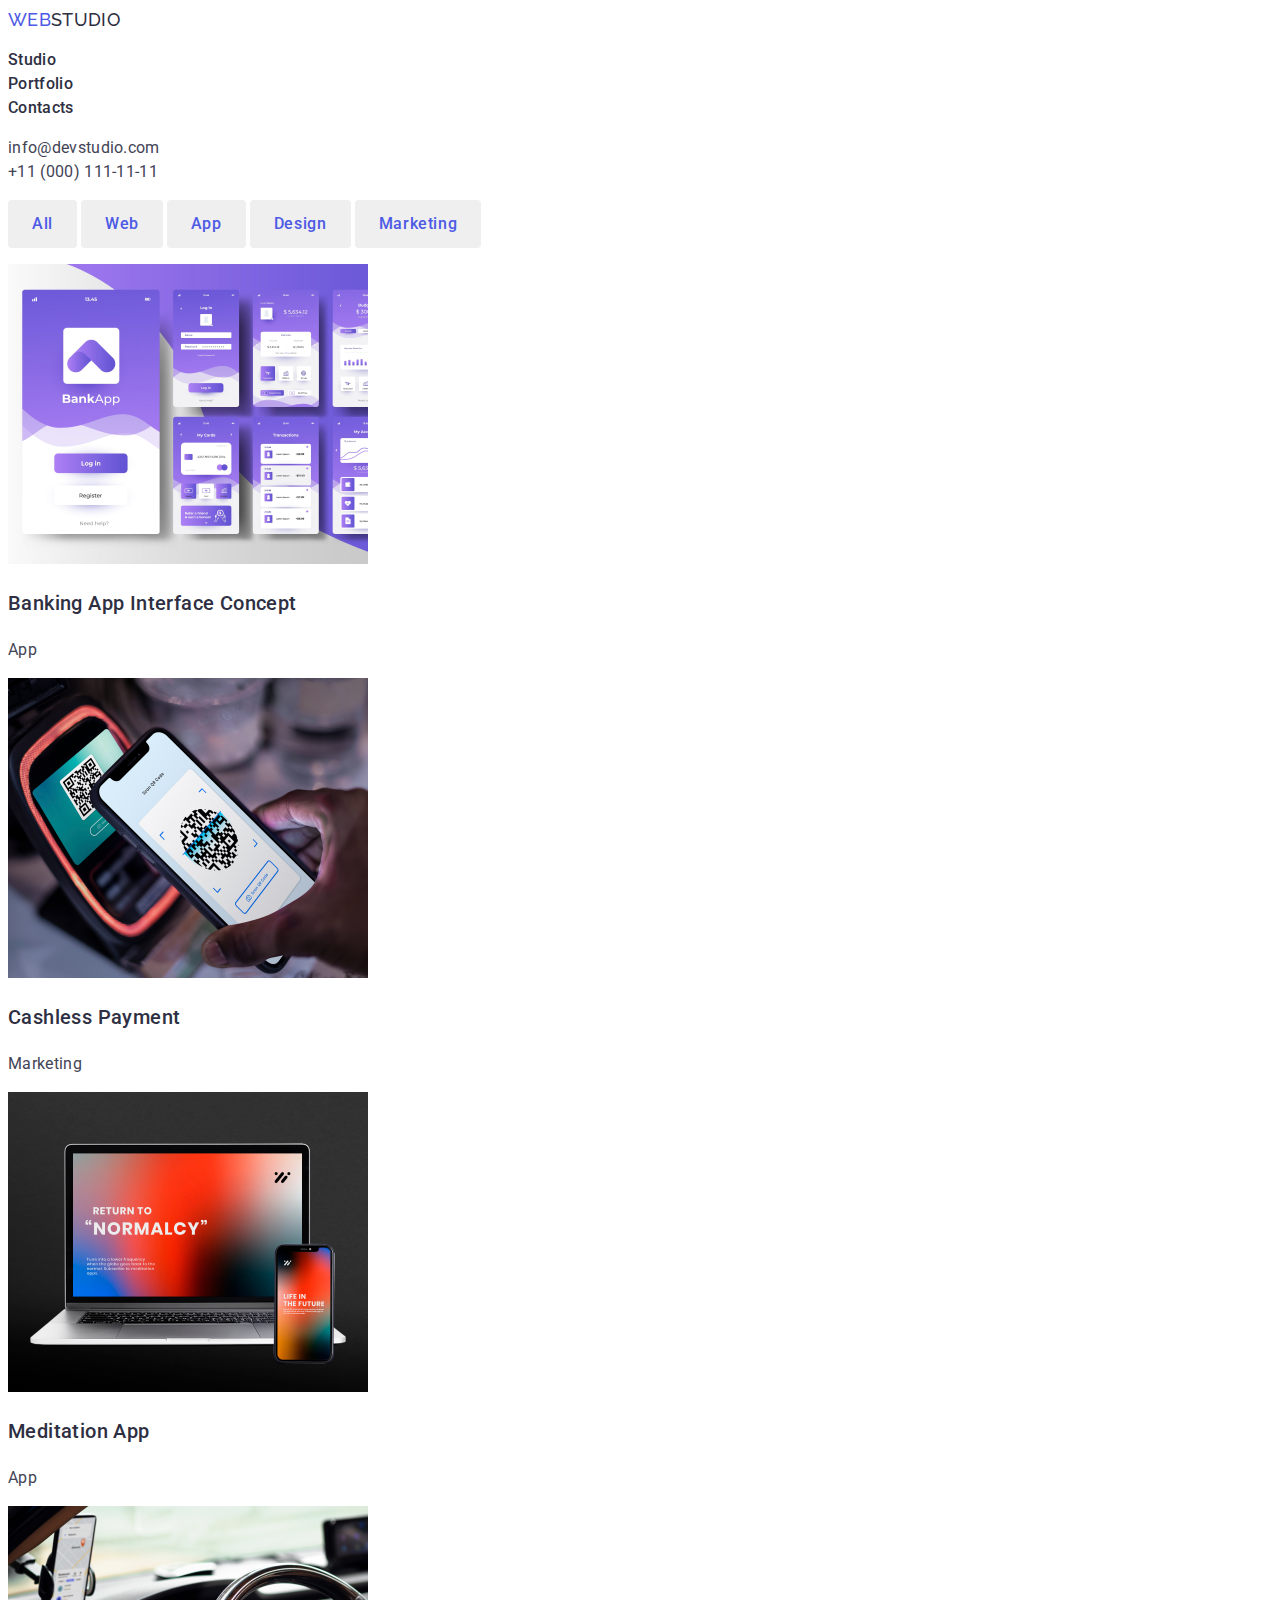
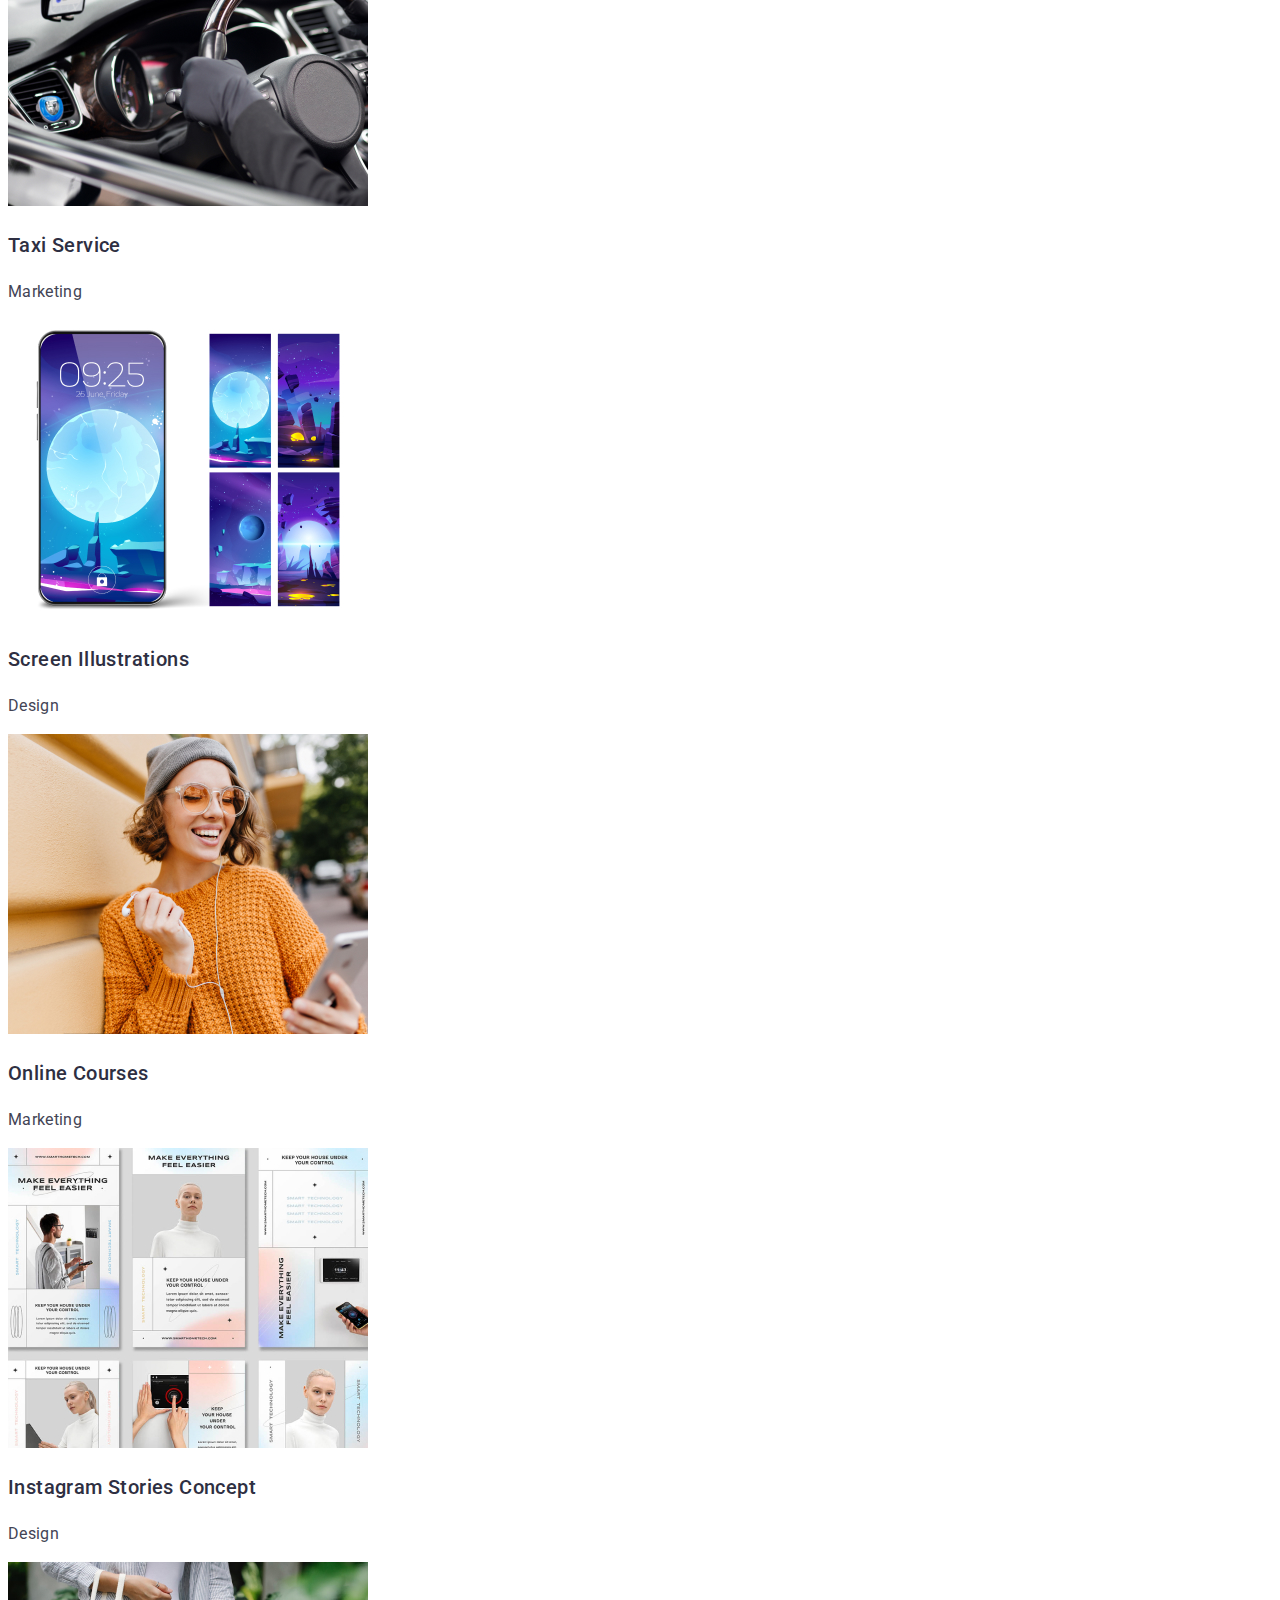
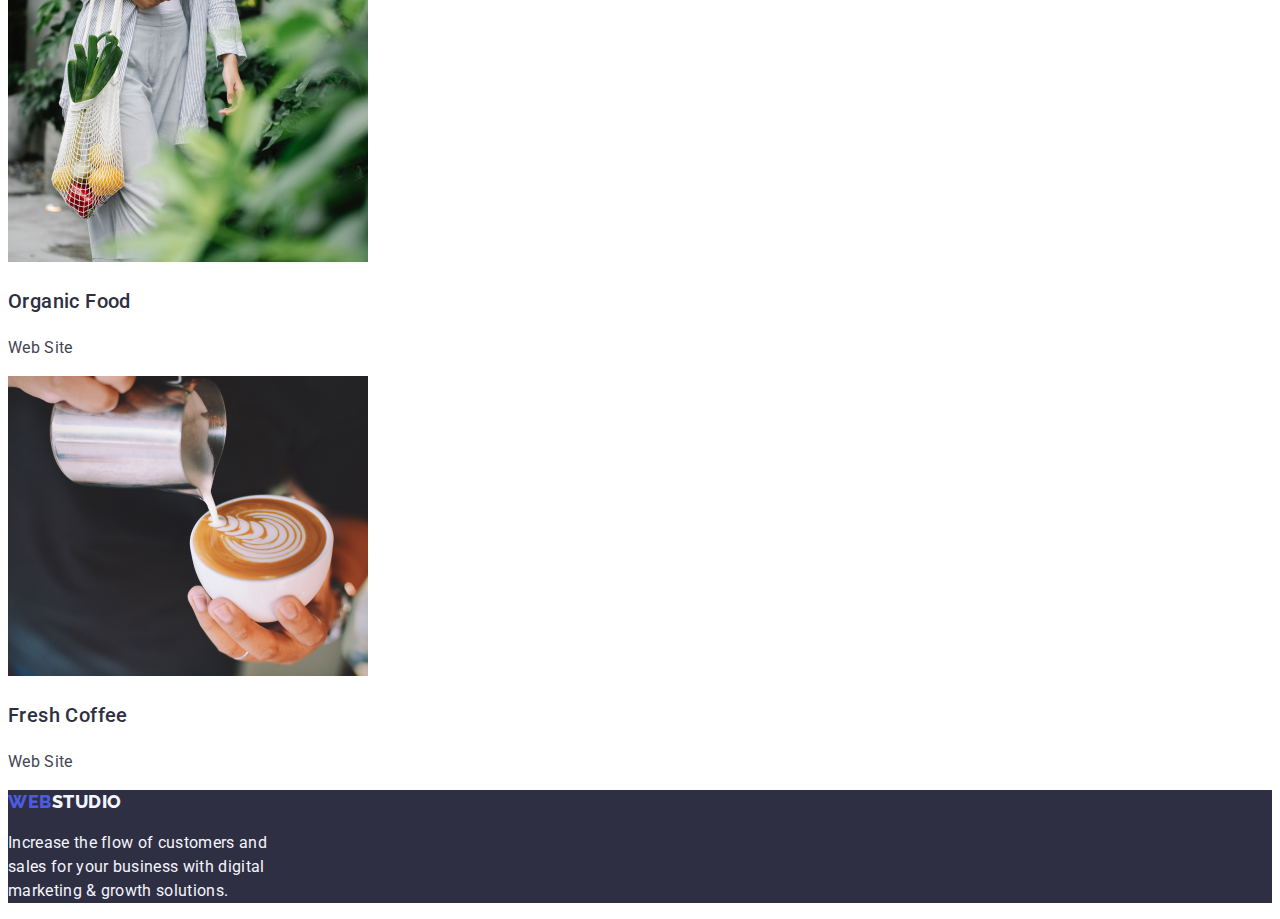
==== portfolio.html @ d5d6f7bd "Initial commit" ====
<!DOCTYPE html>
<html lang="en">
  <head>
    <meta charset="UTF-8" />
    <meta name="viewport" content="width=device-width, initial-scale=1.0" />
    <title>Portfolio</title>
    <link rel="preconnect" href="https://fonts.googleapis.com" />
    <link rel="preconnect" href="https://fonts.gstatic.com" crossorigin />
    <link
      href="https://fonts.googleapis.com/css2?family=Montserrat:wght@400;700&family=Raleway:wght@800&family=Roboto:wght@400;500;700;900&display=swap"
      rel="stylesheet"
    />
    <link rel="stylesheet" href="./css/styles.css" />
  </head>

  <body>
    <!-- Header -->
    <header class="hdr portfolio">
      <nav>
        <a class="logo" href="./index.html"> <span>WEB</span>STUDIO </a>
        <ul class="list">
          <li>
            <a href="portfolio.html">Studio</span></a>
          </li>
          <li><a href="portfolio.html">Portfolio</a></li>
          <li><a href="#">Contacts</a></li>
        </ul>
      </nav>
      <ul class="list">
        <li>
          <a href="info@devstudio.com" class="contact">info@devstudio.com</a>
        </li>
        <li>
          <a href="tel:+11(000)111-11-11" class="contact">+11 (000) 111-11-11</a>
        </li>
      </ul>
    </header>
    <!-- Button section -->
    <section>
      <button type="button" class="portfolio-btn" >All</button>
      <button type="button" class="portfolio-btn">Web</button>
      <button type="button" class="portfolio-btn">App</button>
      <button type="button" class="portfolio-btn">Design</button>
      <button type="button" class="portfolio-btn">Marketing</button>
    </section>

    <!-- Photo Section -->
    <section>
      <ul class="list">
        <li>
          <img src="./images/bankapp.jpg" width="360" alt="Bank apps"  class="portfolio-img" />
          <h3>Banking App Interface Concept</h3>
          <p>App</p>
        </li>
        <li>
          <img src="./images/cpscanner.jpg" width="360" alt="CP Scanner" class="portfolio-img" />
          <h3>Cashless Payment</h3>
          <p>Marketing</p>
        </li>
        <li>
          <img src="./images/laptopcp.jpg" width="360" alt="Laptop and CP" class="portfolio-img" />
          <h3>Meditation App</h3>
          <p>App</p>
        </li>
        <li>
          <img src="./images/carcp.jpg" width="360" alt="Car and CP" class="portfolio-img" />
          <h3>Taxi Service</h3>
          <p>Marketing</p>
        </li>
        <li>
          <img src="./images/cpwallpaper.jpg" width="360" alt="Cp Wallpaper" class="portfolio-img" />
          <h3>Screen Illustrations</h3>
          <p>Design</p>
        </li>
        <li>
          <img src="./images/womancp.jpg" width="360" alt="Woman and CP" class="portfolio-img" />
          <h3>Online Courses</h3>
          <p>Marketing</p>
        </li>
        <li>
          <img src="./images/posters.jpg" width="360" alt="Posters Collage" class="portfolio-img" />
          <h3>Instagram Stories Concept</h3>
          <p>Design</p>
        </li>
        <li>
          <img src="./images/womanveggie.jpg" width="360" alt="Woman and Vegetables" class="portfolio-img" />
          <h3>Organic Food</h3>
          <p>Web Site</p>
        </li>
        <li>
          <img src="./images/coffee.jpg"width="360" alt="Latte Art" class="portfolio-img" />
          <h3>Fresh Coffee</h3>
          <p>Web Site</p>
        </li>
      </ul>
    </section>

    <footer class="navy-bg footer">
      <a class="logo" href="#"> <span>WEB</span>STUDIO </a>
      <p>
        Increase the flow of customers and <br />
        sales for your business with digital <br />
        marketing & growth solutions.
      </p>
    </footer>
  </body>
</html>
---- css/styles.css ----
:root {
  --IRIS: #4d5ae5;
  --CLOUD: #f4f4fd;
  --WHITE: #fff;
  --SLATE: #434455;
  --NAVY-BLUE: #2e2f42;
  --SLATE: #434455;
  --OCEAN: #404bbf;
}

/* body */
body {
  font-family: "roboto", sans serif;
  color: var(--NAVY-BLUE);
}
/*end of body */

/*Hero section */
.logo {
  text-decoration: none;
  font-family: "raleway", sans-serif;
  font-weight: 800;
  font-size: 18px;
  line-height: 1.31;
  letter-spacing: 0.54px;
  text-transform: uppercase;
}

.logo span {
  color: var(--IRIS);
}

nav .logo {
  color: var(--NAVY-BLUE);
}

.hdr a {
  text-decoration: none;
  color: var(--NAVY-BLUE);
  font-weight: 500;
  line-height: 24px;
  letter-spacing: 0.32px;
}
.hdr .contact {
  font-weight: 400;
  padding-top: 0%;
  color: var(--SLATE);
}
.hdr a:hover,
.hdr a:focus {
  color: var(--IRIS);
}

.list {
  list-style: none;
  padding-left: 0;
}
.list h3 {
  font-size: 20px;
  font-weight: 500;
  line-height: 1.5;
  letter-spacing: 0.4px;
}

.list p {
  line-height: 1.5;
  letter-spacing: 0.32px;
  color: var(--SLATE);
}

.hero .button {
  background-color: var(--IRIS);
  border: none;
  border-radius: 4px;
  color: var(--WHITE);
  cursor: pointer;
  font-weight: 500;
  font-size: 16px;
  letter-spacing: 0.64px;
}
.hero .button:hover,
.hero .button:focus {
  color: var(--NAVY-BLUE);
}
.portfolio-btn {
  font-family: "Roboto", sans-serif;
  font-size: 16px;
  font-weight: 500;
  line-height: 1.5;
  letter-spacing: 0.64px;
  cursor: pointer;
  color: var(--IRIS);
  border-radius: 4px;
  border: none;
  padding: 12px 24px;
  justify-content: center;
}
.portfolio-btn:hover,
.portfolio-btn:focus {
  background-color: var(--OCEAN);
  color: var(--WHITE);
}

/* end of  Hero section */

/* sections  */
.navy-bg {
  background-color: var(--NAVY-BLUE);
}
.hero h1 {
  color: var(--WHITE);
  text-transform: uppercase;
  font-size: 56px;
  font-weight: 800;
  line-height: 60px;
  letter-spacing: 1.12px;
  text-align: center;
}
.center {
  text-align: center;
  font-size: 36px;
  font-weight: 700;
  line-height: 2.5;
  letter-spacing: 0.72px;
  text-transform: capitalize;
}
/* end of sections  */

/* footer */
.footer {
  color: var(--CLOUD);
  line-height: 1.5;
  letter-spacing: 0.32px;
}
.footer .logo {
  color: var(--CLOUD);
}
.footer .logo:hover,
.footer .logo:focus {
  color: var(--IRIS);
}
/* end of footer */
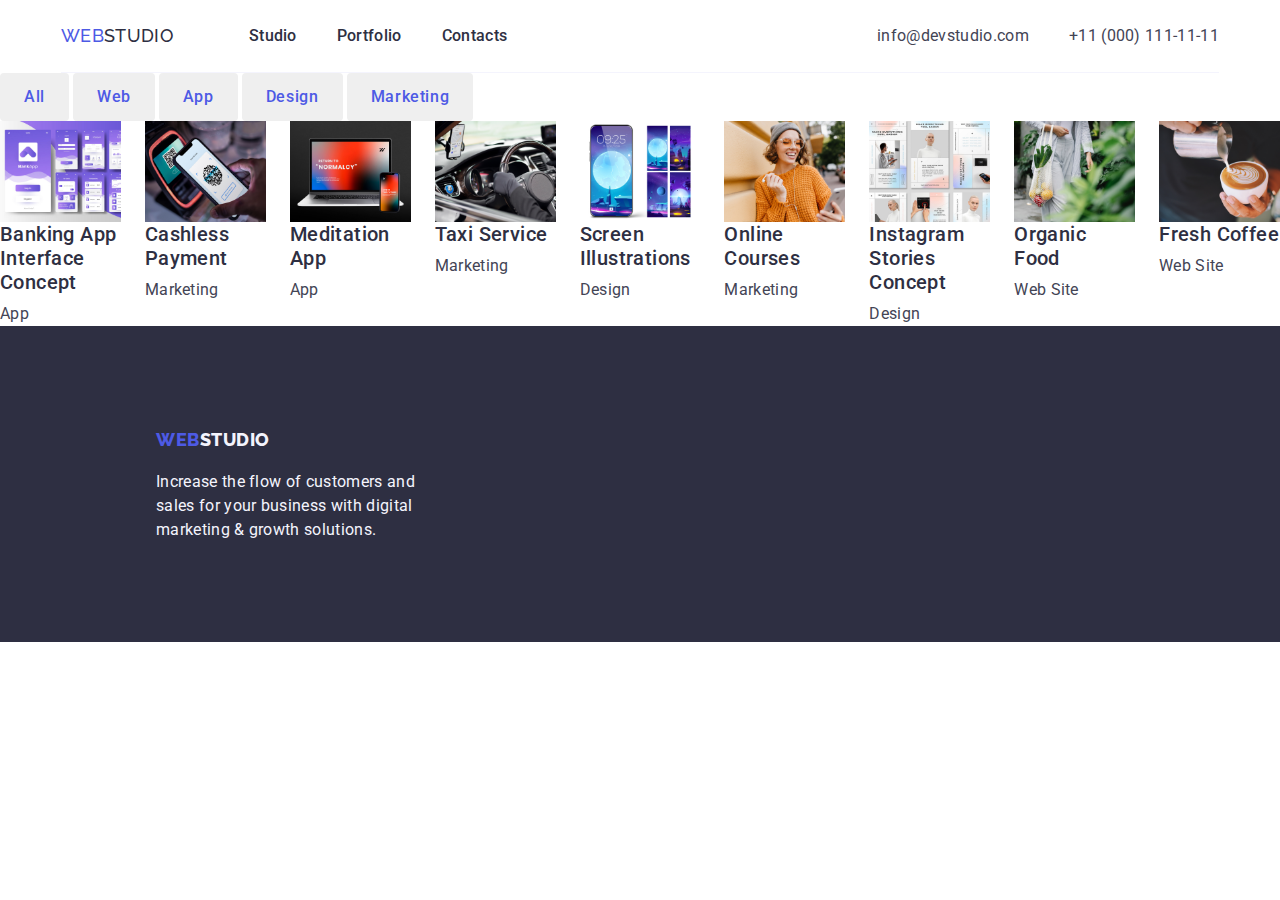
==== commit b45047ed: "Update portfolio.html" ====
--- a/portfolio.html
+++ b/portfolio.html
@@ -15,23 +15,29 @@
 
   <body>
     <!-- Header -->
-    <header class="hdr portfolio">
-      <nav>
-        <a class="logo" href="./index.html"> <span>WEB</span>STUDIO </a>
-        <ul class="list">
-          <li>
-            <a href="portfolio.html">Studio</span></a>
-          </li>
-          <li><a href="portfolio.html">Portfolio</a></li>
-          <li><a href="#">Contacts</a></li>
-        </ul>
-      </nav>
-      <ul class="list">
+    <header class="hdr container">
+      <div class="hdr-container">
+        <nav class="hdr-nav">
+          <a class="hdr-logo logo" href="./index.html"
+            ><span class="logo-web">WEB</span>STUDIO
+          </a>
+          <ul class="hdr-list list">
+            <li>
+              <a href="portfolio.html">Studio</a>
+            </li>
+            <li><a href="portfolio.html">Portfolio</a></li>
+            <li><a href="#">Contacts</a></li>
+          </ul>
+        </nav>
+      </div>
+      <ul class="contact-list list">
         <li>
           <a href="info@devstudio.com" class="contact">info@devstudio.com</a>
         </li>
         <li>
-          <a href="tel:+11(000)111-11-11" class="contact">+11 (000) 111-11-11</a>
+          <a href="tel:+11(000)111-11-11" class="contact"
+            >+11 (000) 111-11-11</a
+          >
         </li>
       </ul>
     </header>
@@ -95,13 +101,17 @@
       </ul>
     </section>
 
-    <footer class="navy-bg footer">
-      <a class="logo" href="#"> <span>WEB</span>STUDIO </a>
-      <p>
-        Increase the flow of customers and <br />
-        sales for your business with digital <br />
-        marketing & growth solutions.
-      </p>
+    <footer class="footer">
+      <div class="footer-sect">
+        <a class="footer-logo logo" href="./index.html">
+          <span class="logo-web">WEB</span>STUDIO
+        </a>
+        <p class="footer-text">
+          Increase the flow of customers and <br />
+          sales for your business with digital <br />
+          marketing & growth solutions.
+        </p>
+      </div>
     </footer>
   </body>
 </html>
--- a/css/styles.css
+++ b/css/styles.css
@@ -1,120 +1,53 @@
+* {
+  margin: 0;
+  padding: 0;
+  box-sizing: content-box;
+}
+
 :root {
   --IRIS: #4d5ae5;
-  --CLOUD: #f4f4fd;
-  --WHITE: #fff;
-  --SLATE: #434455;
+  --OCEAN: #404bbf;
   --NAVY-BLUE: #2e2f42;
   --SLATE: #434455;
-  --OCEAN: #404bbf;
-}
-
-/* body */
-body {
-  font-family: "roboto", sans serif;
-  color: var(--NAVY-BLUE);
-}
-/*end of body */
-
-/*Hero section */
-.logo {
+  --LIGHT-SLATE: #8e8f99;
+  --CORNFLOWER: #e7e9fc;
+  --CLOUD: #f4f4fd;
+  --NAVY-BLUE-modal: rgba(46, 47, 66, 0.4);
+  --GREY: rgba(46, 47, 66, 0.7);
+  --WHITE: #fff;
+  --DAIRY: #fcfcfc;
+}
+/* general styles */
+ul {
+  list-style-type: none;
+}
+
+a {
   text-decoration: none;
-  font-family: "raleway", sans-serif;
-  font-weight: 800;
-  font-size: 18px;
-  line-height: 1.31;
-  letter-spacing: 0.54px;
-  text-transform: uppercase;
-}
-
-.logo span {
-  color: var(--IRIS);
-}
-
-nav .logo {
-  color: var(--NAVY-BLUE);
-}
-
-.hdr a {
-  text-decoration: none;
-  color: var(--NAVY-BLUE);
-  font-weight: 500;
-  line-height: 24px;
-  letter-spacing: 0.32px;
-}
-.hdr .contact {
-  font-weight: 400;
-  padding-top: 0%;
-  color: var(--SLATE);
-}
-.hdr a:hover,
-.hdr a:focus {
-  color: var(--IRIS);
-}
-
+}
 .list {
-  list-style: none;
-  padding-left: 0;
+  display: flex;
+  justify-content: center;
+  gap: 24px;
 }
 .list h3 {
   font-size: 20px;
   font-weight: 500;
-  line-height: 1.5;
+  line-height: 1.2;
   letter-spacing: 0.4px;
+  margin-bottom: 8px;
 }
 
 .list p {
   line-height: 1.5;
   letter-spacing: 0.32px;
   color: var(--SLATE);
-}
-
-.hero .button {
-  background-color: var(--IRIS);
-  border: none;
-  border-radius: 4px;
-  color: var(--WHITE);
-  cursor: pointer;
-  font-weight: 500;
-  font-size: 16px;
-  letter-spacing: 0.64px;
-}
-.hero .button:hover,
-.hero .button:focus {
-  color: var(--NAVY-BLUE);
-}
-.portfolio-btn {
-  font-family: "Roboto", sans-serif;
-  font-size: 16px;
-  font-weight: 500;
-  line-height: 1.5;
-  letter-spacing: 0.64px;
-  cursor: pointer;
-  color: var(--IRIS);
-  border-radius: 4px;
-  border: none;
-  padding: 12px 24px;
-  justify-content: center;
-}
-.portfolio-btn:hover,
-.portfolio-btn:focus {
-  background-color: var(--OCEAN);
-  color: var(--WHITE);
-}
-
-/* end of  Hero section */
-
-/* sections  */
-.navy-bg {
-  background-color: var(--NAVY-BLUE);
-}
-.hero h1 {
-  color: var(--WHITE);
-  text-transform: uppercase;
-  font-size: 56px;
-  font-weight: 800;
-  line-height: 60px;
-  letter-spacing: 1.12px;
-  text-align: center;
+  font-size: 16px;
+  font-weight: 400;
+}
+.container {
+  width: 1158px;
+  margin: auto;
 }
 .center {
   text-align: center;
@@ -123,7 +56,175 @@
   line-height: 2.5;
   letter-spacing: 0.72px;
   text-transform: capitalize;
-}
+  padding-bottom: 72px;
+}
+.section {
+  padding: 120px 0;
+}
+img {
+  display: block;
+  max-width: 100%;
+  height: auto;
+}
+.logo-web {
+  color: var(--IRIS);
+}
+
+/* End of General styles */
+
+/* body */
+body {
+  font-family: "roboto", sans serif;
+  color: var(--NAVY-BLUE);
+}
+/*end of body */
+
+/* Main Header Section */
+.logo {
+  font-family: "raleway", sans-serif;
+  font-weight: 800;
+  font-size: 18px;
+  line-height: 1.31;
+  letter-spacing: 0.54px;
+  text-transform: uppercase;
+  color: var(--IRIS);
+}
+
+.hdr {
+  padding: 24px 0;
+  border-bottom: 1px solid var(--CLOUD);
+  background-color: var(--WHITE);
+  display: flex;
+  justify-content: space-between;
+}
+
+nav {
+  display: flex;
+  gap: 76px;
+}
+.hdr-list {
+  gap: 40px;
+}
+
+.hdr a {
+  text-decoration: none;
+  color: var(--NAVY-BLUE);
+  font-weight: 500;
+  line-height: 24px;
+  letter-spacing: 0.32px;
+  display: flex;
+}
+
+.contact-list {
+  gap: 40px;
+  display: inline-flex;
+}
+.hdr .contact {
+  font-weight: 400;
+  padding-top: 0%;
+  color: var(--SLATE);
+  display: flex;
+}
+.contact:hover,
+.contact:focus {
+  color: var(--IRIS);
+}
+a:hover,
+a:focus {
+  color: var(--IRIS);
+}
+
+/* End of Main Header Section */
+
+/*Hero section */
+
+.hero-title {
+  font-size: 56px;
+  font-weight: 700;
+  line-height: 1.07;
+  letter-spacing: 1.12px;
+  margin-bottom: 48px;
+  color: var(--WHITE);
+}
+
+.hero {
+  padding: 188px 0;
+  text-align: center;
+  margin-bottom: 120px;
+  background-color:  var(--NAVY-BLUE);
+}
+.hero .button {
+  color: var(--WHITE);
+  background-color: var(--IRIS);
+  border: unset;
+  border-radius: 4px;
+  font-family: "Roboto";
+  font-size: 16px;
+  font-style: normal;
+  font-weight: 500;
+  line-height: 1.5;
+  padding: 16px 32px;
+  text-transform: capitalize;
+  cursor: pointer;
+}
+.hero .button:hover,
+.hero .button:focus {
+  background-color: var(--OCEAN);
+}
+/* end of  Hero section */
+
+/* advance section */
+/* no styling */
+/* end of advance section */
+
+/* What are we doing Section */
+/* no styling */
+/* end of What are we doing Section */
+
+/* Our team section */
+
+.our-team-section {
+  background-color: var(--CLOUD);
+  text-align: center;
+}
+
+.our-team-item {
+  align-items: center;
+  background-color: var(--WHITE);
+  border-radius: 0px 0px 4px 4px;
+  box-shadow: 0px 2px 1px 0px rgba(46, 47, 66, 0.08),
+    0px 1px 1px 0px rgba(46, 47, 66, 0.16),
+    0px 1px 6px 0px rgba(46, 47, 66, 0.08);
+}
+
+.our-team-content {
+  padding: 32px 0;
+}
+
+/* end of Our team section */
+
+.portfolio-btn {
+  font-family: "Roboto", sans-serif;
+  font-size: 16px;
+  font-weight: 500;
+  line-height: 1.5;
+  letter-spacing: 0.64px;
+  cursor: pointer;
+  color: var(--IRIS);
+  border-radius: 4px;
+  border: none;
+  padding: 12px 24px;
+  justify-content: center;
+}
+.portfolio-btn:hover,
+.portfolio-btn:focus {
+  background-color: var(--OCEAN);
+  color: var(--WHITE);
+}
+
+/* sections  */
+
+
 /* end of sections  */
 
 /* footer */
@@ -131,12 +232,23 @@
   color: var(--CLOUD);
   line-height: 1.5;
   letter-spacing: 0.32px;
-}
-.footer .logo {
+  background-color:  var(--NAVY-BLUE);
+  padding-top: 101.5px
+}
+.footer-sect {
+  padding-left: 156px;
+}
+.footer-logo {
   color: var(--CLOUD);
-}
-.footer .logo:hover,
-.footer .logo:focus {
-  color: var(--IRIS);
-}
+  padding-top: 101.5px;
+}
+.footer-text {
+  color: var(--CLOUD);
+  font-size: 16px;
+  line-height: 1.5;
+  letter-spacing: 0.32px;
+  margin-top: 17.5px;
+  padding-bottom: 100px;
+}
+
 /* end of footer */
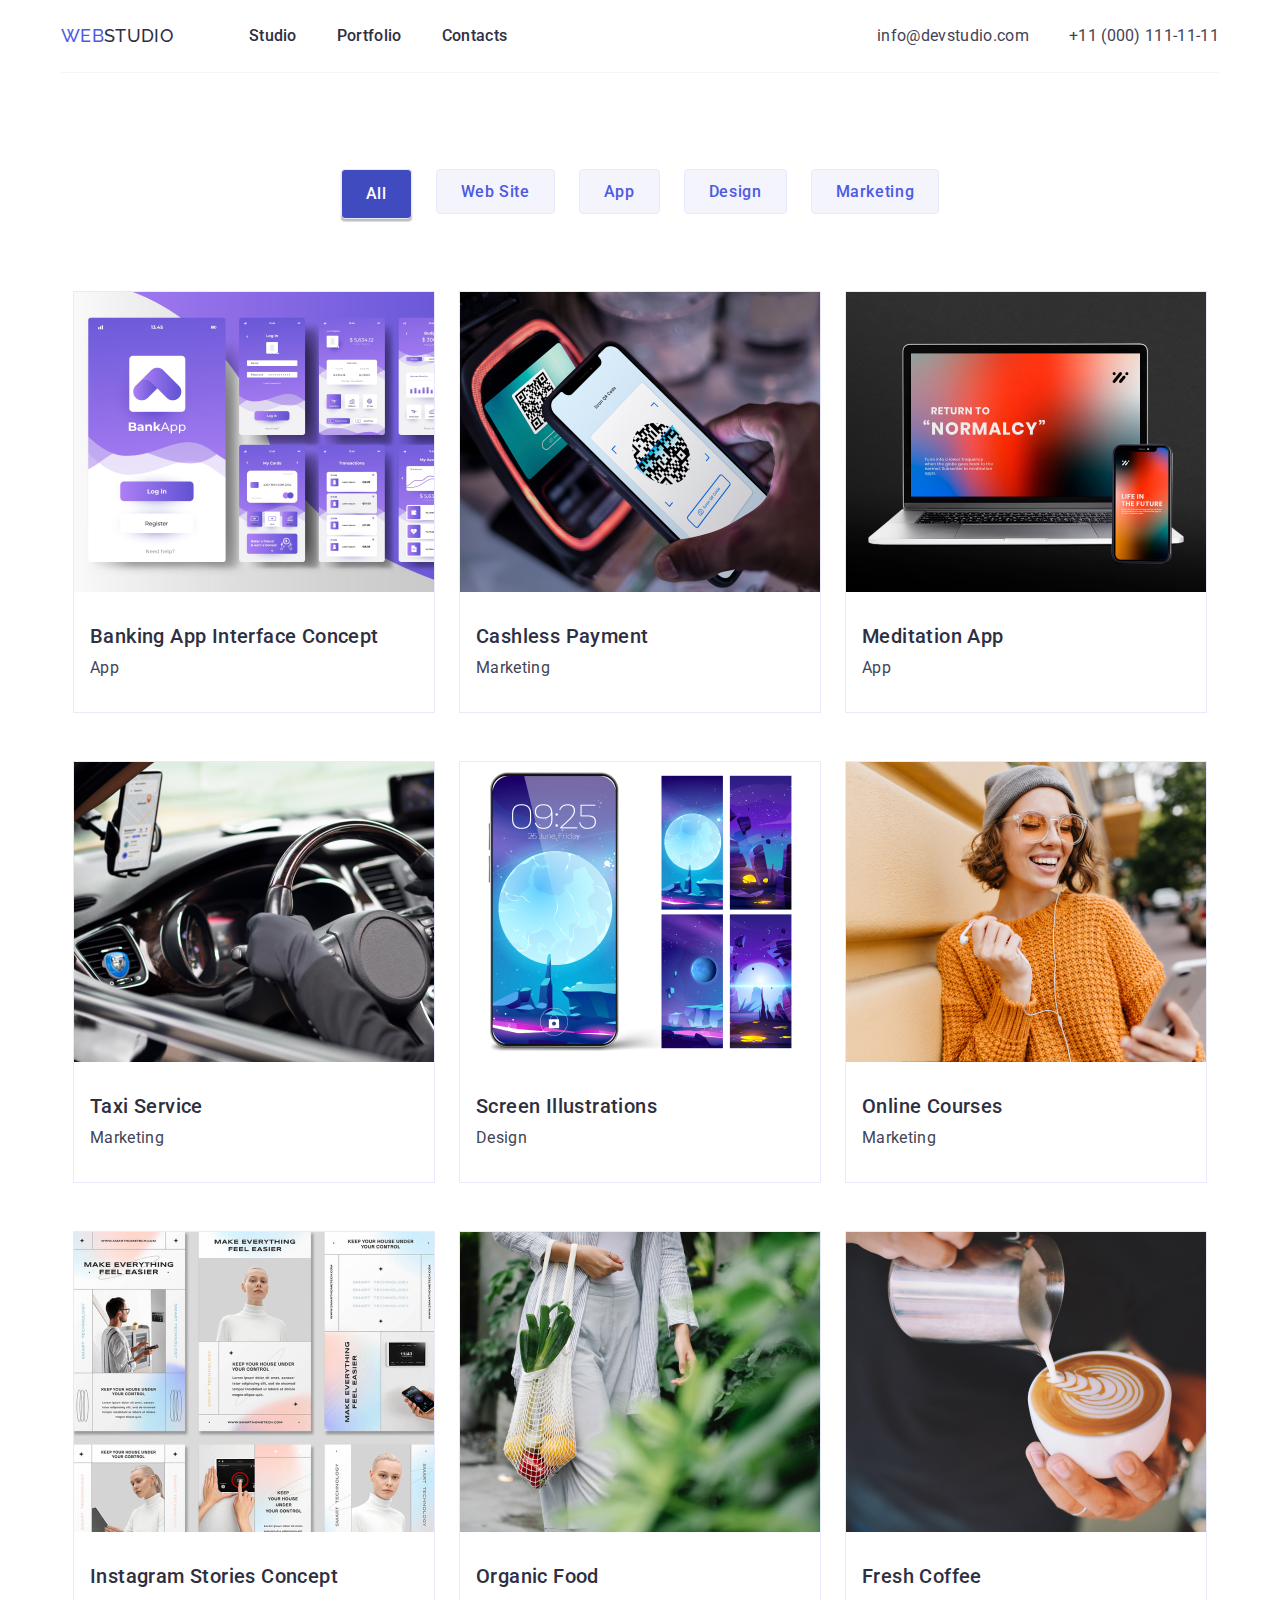
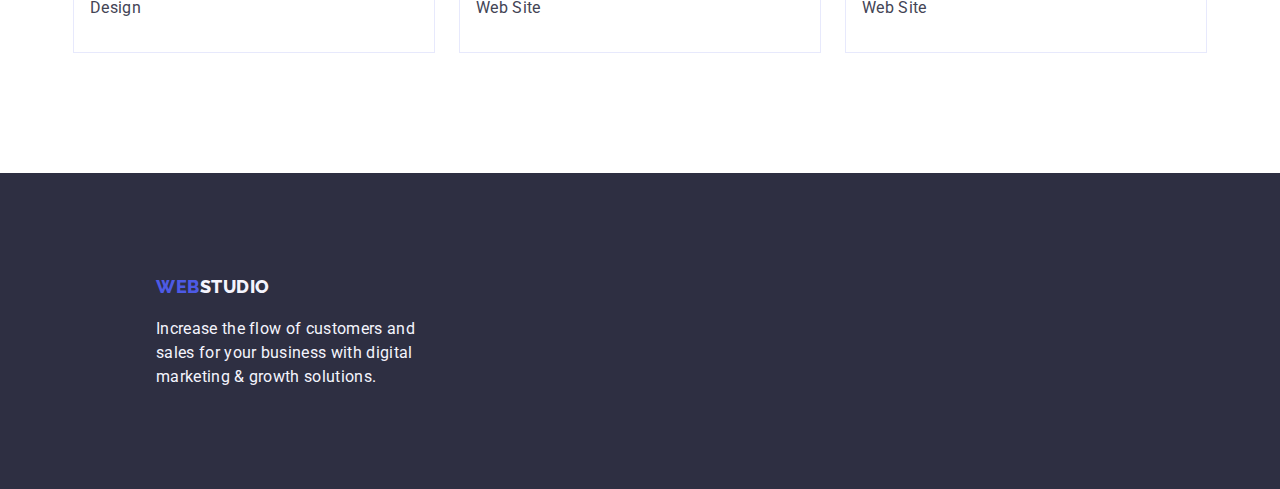
==== commit 52dfd594: "latest update index & portfolio" ====
--- a/portfolio.html
+++ b/portfolio.html
@@ -42,62 +42,137 @@
       </ul>
     </header>
     <!-- Button section -->
-    <section>
-      <button type="button" class="portfolio-btn" >All</button>
-      <button type="button" class="portfolio-btn">Web</button>
-      <button type="button" class="portfolio-btn">App</button>
-      <button type="button" class="portfolio-btn">Design</button>
-      <button type="button" class="portfolio-btn">Marketing</button>
+    <section class="portfolio-btn section">
+      <div class="btn-container container">
+        <ul class="btn-list list">
+          <li><button type="button" class="portfolio-btn-item active">All</button></li>
+          <li><button type="button" class="portfolio-btn-item">Web Site</button></li>
+          <li><button type="button" class="portfolio-btn-item">App</button></li>
+          <li><button type="button" class="portfolio-btn-item">Design</button></li>
+          <li><button type="button" class="portfolio-btn-item">Marketing</button></li>
+        </ul>
+      </div>
     </section>
 
-    <!-- Photo Section -->
-    <section>
-      <ul class="list">
-        <li>
-          <img src="./images/bankapp.jpg" width="360" alt="Bank apps"  class="portfolio-img" />
-          <h3>Banking App Interface Concept</h3>
-          <p>App</p>
-        </li>
-        <li>
-          <img src="./images/cpscanner.jpg" width="360" alt="CP Scanner" class="portfolio-img" />
-          <h3>Cashless Payment</h3>
-          <p>Marketing</p>
-        </li>
-        <li>
-          <img src="./images/laptopcp.jpg" width="360" alt="Laptop and CP" class="portfolio-img" />
-          <h3>Meditation App</h3>
-          <p>App</p>
-        </li>
-        <li>
-          <img src="./images/carcp.jpg" width="360" alt="Car and CP" class="portfolio-img" />
-          <h3>Taxi Service</h3>
-          <p>Marketing</p>
-        </li>
-        <li>
-          <img src="./images/cpwallpaper.jpg" width="360" alt="Cp Wallpaper" class="portfolio-img" />
-          <h3>Screen Illustrations</h3>
-          <p>Design</p>
-        </li>
-        <li>
-          <img src="./images/womancp.jpg" width="360" alt="Woman and CP" class="portfolio-img" />
-          <h3>Online Courses</h3>
-          <p>Marketing</p>
-        </li>
-        <li>
-          <img src="./images/posters.jpg" width="360" alt="Posters Collage" class="portfolio-img" />
-          <h3>Instagram Stories Concept</h3>
-          <p>Design</p>
-        </li>
-        <li>
-          <img src="./images/womanveggie.jpg" width="360" alt="Woman and Vegetables" class="portfolio-img" />
-          <h3>Organic Food</h3>
-          <p>Web Site</p>
-        </li>
-        <li>
-          <img src="./images/coffee.jpg"width="360" alt="Latte Art" class="portfolio-img" />
-          <h3>Fresh Coffee</h3>
-          <p>Web Site</p>
-        </li>
+    <!-- Image Section -->
+    <section class="portfolio-img-section container">
+      <div class="img-container"></div>
+        <ul class="img-list list">
+          <li class="img-list-item">
+            <img
+              src="./images/bankapp.jpg"
+              width="360"
+              alt="Bank apps"
+              class="portfolio-img"
+            />
+            <div class="img-content">
+              <h3>Banking App Interface Concept</h3>
+              <p>App</p>
+            </div>
+          </li>
+          <li class="img-list-item">
+            <img
+              src="./images/cpscanner.jpg"
+              width="360"
+              alt="CP Scanner"
+              class="portfolio-img"
+            />
+            <div class="img-content">
+              <h3>Cashless Payment</h3>
+              <p>Marketing</p>
+            </div>
+          </li>
+          <li class="img-list-item">
+            <img
+              src="./images/laptopcp.jpg"
+              width="360"
+              alt="Laptop and CP"
+              class="portfolio-img"
+            />
+            <div class="img-content"> 
+              <h3>Meditation App</h3>
+              <p>App</p>
+            </div> 
+          </li>
+        
+
+      
+          <li class="img-list-item">
+            <img
+              src="./images/carcp.jpg"
+              width="360"
+              alt="Car and CP"
+              class="portfolio-img"
+            />
+            <div class="img-content">
+            <h3>Taxi Service</h3>
+            <p>Marketing</p>
+            </div>
+          </li>
+          <li class="img-list-item">
+            <img
+              src="./images/cpwallpaper.jpg"
+              width="360"
+              alt="Cp Wallpaper"
+              class="portfolio-img"
+            />
+            <div class="img-content">
+            <h3>Screen Illustrations</h3>
+            <p>Design</p>
+            </div>
+          </li>
+          <li class="img-list-item">
+            <img
+              src="./images/womancp.jpg"
+              width="360"
+              alt="Woman and CP"
+              class="portfolio-img"
+            />
+            <div class="img-content">
+            <h3>Online Courses</h3>
+            <p>Marketing</p>
+            </div>
+          </li>
+        
+
+        
+          <li class="img-list-item">
+            <img
+              src="./images/posters.jpg"
+              width="360"
+              alt="Posters Collage"
+              class="portfolio-img"
+            />
+            <div class="img-content">
+            <h3>Instagram Stories Concept</h3>
+            <p>Design</p>
+            </div>
+          </li>
+          <li class="img-list-item">
+            <img
+              src="./images/womanveggie.jpg"
+              width="360"
+              alt="Woman and Vegetables"
+              class="portfolio-img"
+            />
+            <div class="img-content">
+            <h3>Organic Food</h3>
+            <p>Web Site</p>
+            </div>
+          </li>
+          <li class="img-list-item">
+            <img
+              src="./images/coffee.jpg"
+              width="360"
+              alt="Latte Art"
+              class="portfolio-img"
+            />
+            <div class="img-content">
+            <h3>Fresh Coffee</h3>
+            <p>Web Site</p>
+            </div>
+          </li>
+        </div>
       </ul>
     </section>
 
--- a/css/styles.css
+++ b/css/styles.css
@@ -151,7 +151,7 @@
   padding: 188px 0;
   text-align: center;
   margin-bottom: 120px;
-  background-color:  var(--NAVY-BLUE);
+  background-color: var(--NAVY-BLUE);
 }
 .hero .button {
   color: var(--WHITE);
@@ -200,40 +200,81 @@
 .our-team-content {
   padding: 32px 0;
 }
-
 /* end of Our team section */
 
+/* portfolio.html */
 .portfolio-btn {
-  font-family: "Roboto", sans-serif;
-  font-size: 16px;
-  font-weight: 500;
-  line-height: 1.5;
+  padding: 96px 0px 72px 0px;
+}
+.btn-list {
+  display: flex;
+  justify-content: center;
+  gap: 24px;
+}
+
+.portfolio-btn-item {
+  font-family: "roboto", sans-serif;
+  font-size: 16px;
+  font-weight: 500;
   letter-spacing: 0.64px;
   cursor: pointer;
+  background-color: var(--CLOUD);
   color: var(--IRIS);
   border-radius: 4px;
-  border: none;
+  border: 1px solid var(--CORNFLOWER, #e7e9fc);
   padding: 12px 24px;
+}
+
+.portfolio-btn-item.active {
+  line-height: 1.5;
+  color: var(--WHITE);
+  background: var(--OCEAN, #404bbf);
+  box-shadow: 0px 2px 2px 0px rgba(0, 0, 0, 0.12),
+    0px 2px 1px 0px rgba(0, 0, 0, 0.08), 0px 3px 1px 0px rgba(0, 0, 0, 0.1);
+}
+
+.portfolio-btn-item:hover,
+.portfolio-btn-item:focus {
+  background-color: var(--OCEAN);
+  color: var(--WHITE);
+  box-shadow: 0px 2px 2px 0px rgba(0, 0, 0, 0.12),
+    0px 2px 1px 0px rgba(0, 0, 0, 0.08), 0px 3px 1px 0px rgba(0, 0, 0, 0.1);
+}
+/* Portfolio image section */
+
+.portfolio-img-section {
+  padding-bottom: 120px;
+}
+
+.img-list {
+
   justify-content: center;
-}
-.portfolio-btn:hover,
-.portfolio-btn:focus {
-  background-color: var(--OCEAN);
-  color: var(--WHITE);
-}
-
-/* sections  */
-
-
-/* end of sections  */
+  flex-wrap: wrap;
+  column-gap: 24px;
+  row-gap: 48px;
+}
+
+.img-list-item {
+  display: inline-block;
+  border: 1px solid var(--CORNFLOWER);
+  background-color: var(--WHITE);
+}
+
+.img-content {
+  padding: 32px 16px;
+}
+
+/* Portfolio image section */
+
+/* end of portfolio.html */
 
 /* footer */
 .footer {
   color: var(--CLOUD);
   line-height: 1.5;
   letter-spacing: 0.32px;
-  background-color:  var(--NAVY-BLUE);
-  padding-top: 101.5px
+  background-color: var(--NAVY-BLUE);
+  padding-top: 101.5px;
 }
 .footer-sect {
   padding-left: 156px;
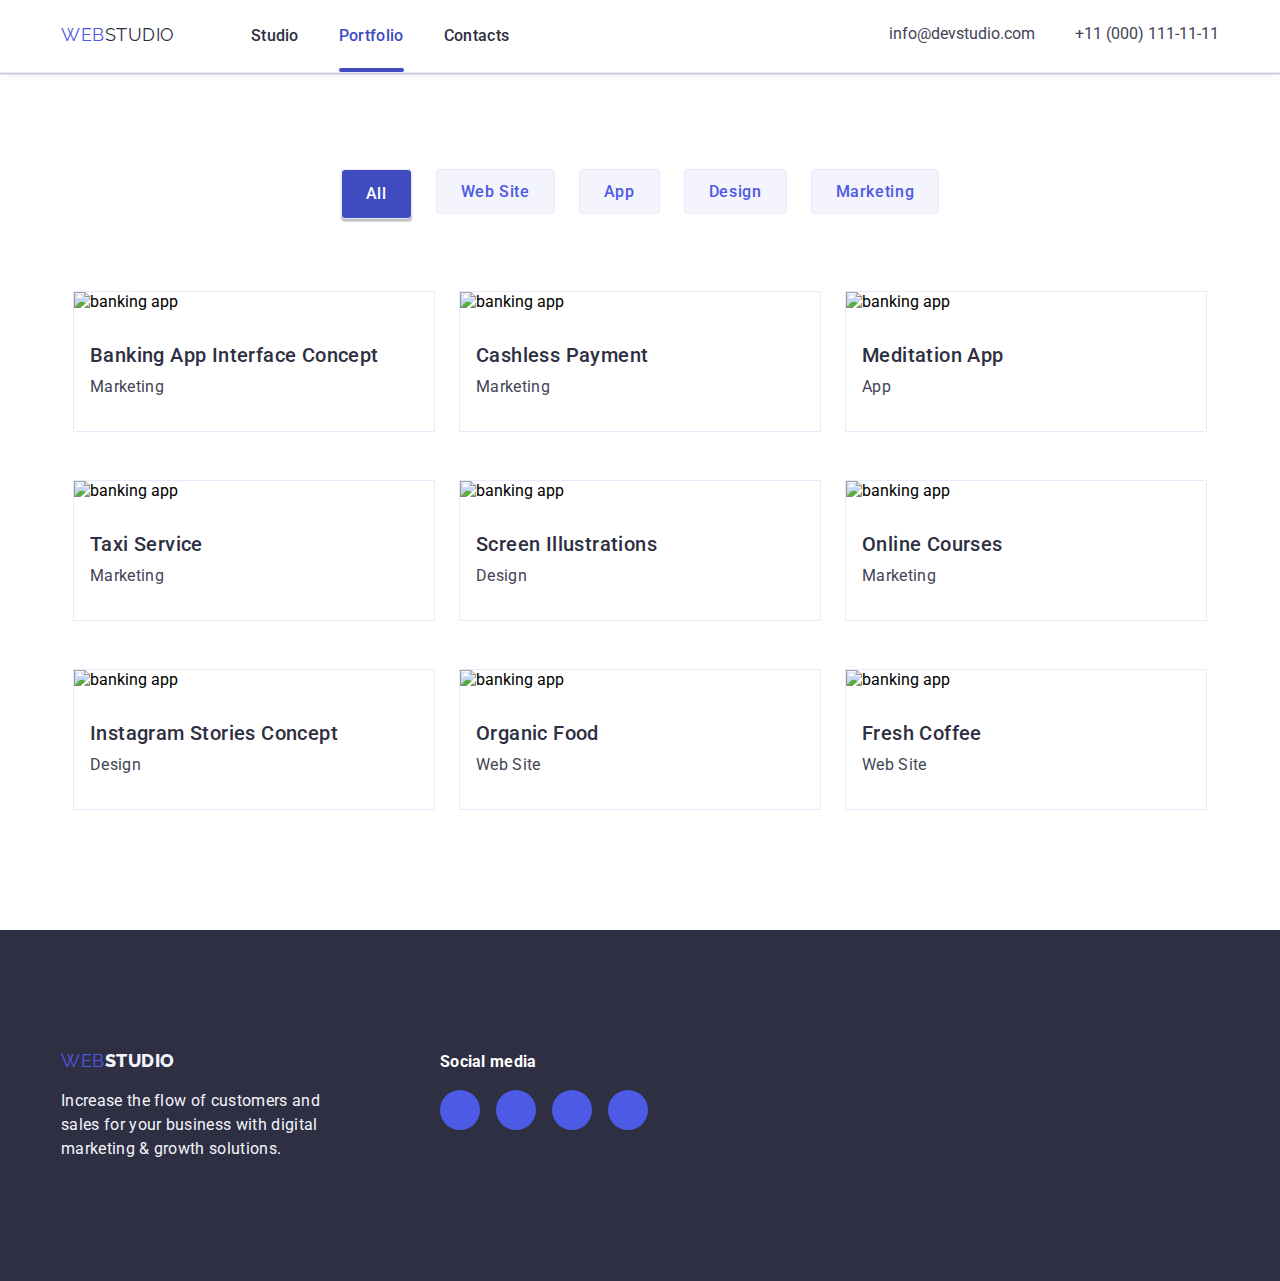
==== commit 7f36b8bf: "hw4 copy" ====
--- a/portfolio.html
+++ b/portfolio.html
@@ -1,192 +1,187 @@
 <!DOCTYPE html>
 <html lang="en">
-  <head>
-    <meta charset="UTF-8" />
-    <meta name="viewport" content="width=device-width, initial-scale=1.0" />
-    <title>Portfolio</title>
-    <link rel="preconnect" href="https://fonts.googleapis.com" />
-    <link rel="preconnect" href="https://fonts.gstatic.com" crossorigin />
-    <link
-      href="https://fonts.googleapis.com/css2?family=Montserrat:wght@400;700&family=Raleway:wght@800&family=Roboto:wght@400;500;700;900&display=swap"
-      rel="stylesheet"
-    />
+
+<head>
+    <meta charset="UTF-8">
+    <meta name="viewport" content="width=device-width, initial-scale=1.0">
+    <meta http-equiv="x-ua-compatible" content="ie=edge">
+    <link rel="preconnect" href="https://fonts.googleapis.com">
+    <link rel="preconnect" href="https://fonts.gstatic.com" crossorigin>
+    <link href="https://fonts.googleapis.com/css2?family=Raleway:wght@800&family=Roboto:wght@400;500;700;900&display=swap" rel="stylesheet">
+    <link rel="stylesheet" href="node_modules/modern-normalize/modern-normalize.css">
     <link rel="stylesheet" href="./css/styles.css" />
-  </head>
+    <title>Web Studio</title>
+</head>
 
-  <body>
-    <!-- Header -->
-    <header class="hdr container">
-      <div class="hdr-container">
-        <nav class="hdr-nav">
-          <a class="hdr-logo logo" href="./index.html"
-            ><span class="logo-web">WEB</span>STUDIO
-          </a>
-          <ul class="hdr-list list">
-            <li>
-              <a href="portfolio.html">Studio</a>
-            </li>
-            <li><a href="portfolio.html">Portfolio</a></li>
-            <li><a href="#">Contacts</a></li>
-          </ul>
-        </nav>
-      </div>
-      <ul class="contact-list list">
-        <li>
-          <a href="info@devstudio.com" class="contact">info@devstudio.com</a>
-        </li>
-        <li>
-          <a href="tel:+11(000)111-11-11" class="contact"
-            >+11 (000) 111-11-11</a
-          >
-        </li>
-      </ul>
+<body>
+    <!-- header -->
+    <header class="header">
+        <div class="main-header-container container">
+            <nav class="navigation">
+                <a class="iris-logo" href="index.html">WEB<span class="header-text-logo-studio">STUDIO</span></a>
+                <ul class="nav-list">
+                    <li class="nav-list-item">
+                        <a class="nav-list-item-link" href="index.html">Studio</a>
+                    </li>
+
+                    <li class="nav-list-item">
+                        <a class="nav-list-item-link nav-active" href="./portfolio.html">Portfolio</a>
+                    </li>
+
+                    <li class="nav-list-item">
+                        <a class="nav-list-item-link" href="#footer">Contacts</a>
+                    </li>
+                </ul>
+            </nav>
+            <address class="address">
+                <ul class="header-address">
+                    <li class="header-address-item">
+                        <a class="header-address-link" href="mail:info@devstudio.com">info@devstudio.com</a>
+                    </li>
+
+                    <li class="header-address-item">
+                        <a class="header-address-link" href="tel:+11(000)111-11-11">+11 (000) 111-11-11</a>
+                    </li>
+                </ul>
+            </address>
+        </div>
     </header>
-    <!-- Button section -->
-    <section class="portfolio-btn section">
-      <div class="btn-container container">
-        <ul class="btn-list list">
-          <li><button type="button" class="portfolio-btn-item active">All</button></li>
-          <li><button type="button" class="portfolio-btn-item">Web Site</button></li>
-          <li><button type="button" class="portfolio-btn-item">App</button></li>
-          <li><button type="button" class="portfolio-btn-item">Design</button></li>
-          <li><button type="button" class="portfolio-btn-item">Marketing</button></li>
-        </ul>
-      </div>
-    </section>
 
-    <!-- Image Section -->
-    <section class="portfolio-img-section container">
-      <div class="img-container"></div>
-        <ul class="img-list list">
-          <li class="img-list-item">
-            <img
-              src="./images/bankapp.jpg"
-              width="360"
-              alt="Bank apps"
-              class="portfolio-img"
-            />
-            <div class="img-content">
-              <h3>Banking App Interface Concept</h3>
-              <p>App</p>
+    <!-- main -->
+    <main>
+        <section class="fltr-btn section">
+            <div class="container btn-container">
+                <ul class="fltr-btn-list">
+                    <li class="fltr-btn-list-item"><button class="fltr-btn-item active" type="button">All</button></li>
+                    <li class="fltr-btn-list-item"><button class="fltr-btn-item" type="button">Web Site</button></li>
+                    <li class="fltr-btn-list-item"><button class="fltr-btn-item" type="button">App</button></li>
+                    <li class="fltr-btn-list-item"><button class="fltr-btn-item" type="button">Design</button></li>
+                    <li class="fltr-btn-list-item"><button class="fltr-btn-item" type="button">Marketing</button></li>
+                </ul>
             </div>
-          </li>
-          <li class="img-list-item">
-            <img
-              src="./images/cpscanner.jpg"
-              width="360"
-              alt="CP Scanner"
-              class="portfolio-img"
-            />
-            <div class="img-content">
-              <h3>Cashless Payment</h3>
-              <p>Marketing</p>
+        </section>
+
+        <section class="card-feature-section">
+            <div class="container card-container">
+                <ul class="card-list">
+                    <li class="card-list-item">
+                        <img class="card-list-img" src="./images/card-img-1.jpg" alt="banking app" width="360"/>    
+                        <div class="card-content">
+                            <h3 class="card-list-item-title">Banking App Interface Concept</h3>
+                            <p class="class-card-designation">Marketing</p>
+                        </div>  
+                    </li>
+
+                    <li class="card-list-item">
+                        <img class="card-list-img" src="./images/card-img-2.jpg" alt="banking app" width="360" />
+                        <div class="card-content">
+                            <h3 class="card-list-item-title">Cashless Payment</h3>
+                            <p class="class-card-designation">Marketing</p>       
+                        </div>
+                    </li>
+
+                    <li class="card-list-item">
+                        <img class="card-list-img" src="./images/card-img-3.jpg" alt="banking app" width="360" />
+                        <div class="card-content">
+                            <h3 class="card-list-item-title">Meditation App</h3>
+                            <p class="class-card-designation">App</p>
+                        </div>
+                    </li>
+
+                    <li class="card-list-item">
+                        <img class="card-list-img" src="./images/card-img-4.jpg" alt="banking app" width="360" />
+                        <div class="card-content">
+                            <h3 class="card-list-item-title">Taxi Service</h3>
+                            <p class="class-card-designation">Marketing</p>
+                        </div>
+                    </li>
+
+                    <li class="card-list-item">
+                        <img class="card-list-img" src="./images/card-img-5.jpg" alt="banking app" width="360" />
+                        <div class="card-content">
+                            <h3 class="card-list-item-title">Screen Illustrations</h3>
+                            <p class="class-card-designation">Design</p>
+                        </div>
+                    </li>
+
+                    <li class="card-list-item">
+                        <img class="card-list-img" src="./images/card-img-6.jpg" alt="banking app" width="360" />
+                        <div class="card-content">
+                            <h3 class="card-list-item-title">Online Courses</h3>
+                            <p class="class-card-designation">Marketing</p>
+                        </div>
+                    </li>
+
+                    <li class="card-list-item">
+                        <img class="card-list-img" src="./images/card-img-7.jpg" alt="banking app" width="360" />
+                        <div class="card-content">
+                            <h3 class="card-list-item-title">Instagram Stories Concept</h3>
+                            <p class="class-card-designation">Design</p>
+                        </div>
+                    </li>
+
+                    <li class="card-list-item">
+                        <img class="card-list-img" src="./images/card-img-8.jpg" alt="banking app" width="360" />
+                        <div class="card-content">
+                            <h3 class="card-list-item-title">Organic Food</h3>
+                            <p class="class-card-designation">Web Site</p>
+                        </div>
+                    </li>
+
+                    <li class="card-list-item">
+                        <img class="card-list-img" src="./images/card-img-9.jpg" alt="banking app" width="360" />
+                        <div class="card-content">
+                            <h3 class="card-list-item-title">Fresh Coffee</h3>
+                            <p class="class-card-designation">Web Site</p>
+                        </div>
+                    </li>
+                </ul>
             </div>
-          </li>
-          <li class="img-list-item">
-            <img
-              src="./images/laptopcp.jpg"
-              width="360"
-              alt="Laptop and CP"
-              class="portfolio-img"
-            />
-            <div class="img-content"> 
-              <h3>Meditation App</h3>
-              <p>App</p>
-            </div> 
-          </li>
-        
-
-      
-          <li class="img-list-item">
-            <img
-              src="./images/carcp.jpg"
-              width="360"
-              alt="Car and CP"
-              class="portfolio-img"
-            />
-            <div class="img-content">
-            <h3>Taxi Service</h3>
-            <p>Marketing</p>
-            </div>
-          </li>
-          <li class="img-list-item">
-            <img
-              src="./images/cpwallpaper.jpg"
-              width="360"
-              alt="Cp Wallpaper"
-              class="portfolio-img"
-            />
-            <div class="img-content">
-            <h3>Screen Illustrations</h3>
-            <p>Design</p>
-            </div>
-          </li>
-          <li class="img-list-item">
-            <img
-              src="./images/womancp.jpg"
-              width="360"
-              alt="Woman and CP"
-              class="portfolio-img"
-            />
-            <div class="img-content">
-            <h3>Online Courses</h3>
-            <p>Marketing</p>
-            </div>
-          </li>
-        
-
-        
-          <li class="img-list-item">
-            <img
-              src="./images/posters.jpg"
-              width="360"
-              alt="Posters Collage"
-              class="portfolio-img"
-            />
-            <div class="img-content">
-            <h3>Instagram Stories Concept</h3>
-            <p>Design</p>
-            </div>
-          </li>
-          <li class="img-list-item">
-            <img
-              src="./images/womanveggie.jpg"
-              width="360"
-              alt="Woman and Vegetables"
-              class="portfolio-img"
-            />
-            <div class="img-content">
-            <h3>Organic Food</h3>
-            <p>Web Site</p>
-            </div>
-          </li>
-          <li class="img-list-item">
-            <img
-              src="./images/coffee.jpg"
-              width="360"
-              alt="Latte Art"
-              class="portfolio-img"
-            />
-            <div class="img-content">
-            <h3>Fresh Coffee</h3>
-            <p>Web Site</p>
-            </div>
-          </li>
-        </div>
-      </ul>
-    </section>
+        </section>
+    </main>
 
     <footer class="footer">
-      <div class="footer-sect">
-        <a class="footer-logo logo" href="./index.html">
-          <span class="logo-web">WEB</span>STUDIO
-        </a>
-        <p class="footer-text">
-          Increase the flow of customers and <br />
-          sales for your business with digital <br />
-          marketing & growth solutions.
-        </p>
-      </div>
+        <div class="footer-container container">
+            <div>
+                <a class="iris-logo" href="#header">WEB<span class="footer-text-logo-studio">STUDIO</span></a>
+                <p class="footer-text">Increase the flow of customers and <br>sales for your business with
+                    digital<br>marketing & growth solutions.</p>
+            </div>
+            <div>
+                <h2 class="social-media-title">Social media</h2>
+                <ul class="footer-social-media-list">
+                    <li class="footer-social-media-item">
+                        <a class="footer-social-media-link" href="#">
+                            <svg class="footer-social-media-icon icon-instagram">
+                                <use href="./icon.svg#icon-instagram"></use>
+                            </svg>
+                        </a>
+                    </li>
+                    <li class="footer-social-media-item">
+                        <a class="footer-social-media-link" href="#">
+                            <svg class="footer-social-media-icon icon-twitter">
+                                <use href="./icon.svg#icon-twitter"></use>
+                            </svg>
+                        </a>
+                    </li>
+                    <li class="footer-social-media-item">
+                        <a class="footer-social-media-link" href="#">
+                            <svg class="footer-social-media-icon icon-facebook">
+                                <use href="./icon.svg#icon-facebook"></use>
+                            </svg>
+                        </a>
+                    </li>
+                    <li class="footer-social-media-item">
+                        <a class="footer-social-media-link" href="#">
+                            <svg class="footer-social-media-icon icon-linkedin">
+                                <use href="./icon.svg#icon-linkedin"></use>
+                            </svg>
+                        </a>
+                    </li>
+                </ul>
+            </div>
+        </div>
     </footer>
-  </body>
-</html>
+</body>
+
+</html>--- a/css/styles.css
+++ b/css/styles.css
@@ -1,295 +1,531 @@
 * {
-  margin: 0;
-  padding: 0;
-  box-sizing: content-box;
+    margin: 0;
+    padding: 0;
+    box-sizing: border-box;
+}
+
+body {
+    font-family: "Roboto", sans-serif;
 }
 
 :root {
-  --IRIS: #4d5ae5;
-  --OCEAN: #404bbf;
-  --NAVY-BLUE: #2e2f42;
-  --SLATE: #434455;
-  --LIGHT-SLATE: #8e8f99;
-  --CORNFLOWER: #e7e9fc;
-  --CLOUD: #f4f4fd;
-  --NAVY-BLUE-modal: rgba(46, 47, 66, 0.4);
-  --GREY: rgba(46, 47, 66, 0.7);
-  --WHITE: #fff;
-  --DAIRY: #fcfcfc;
-}
-/* general styles */
+    --IRIS: #4D5AE5;
+    --OCEAN: #404BBF;
+    --NAVY-BLUE: #2E2F42;
+    --SLATE: #434455;
+    --LIGHT-SLATE: #8E8F99;
+    --CORNFLOWER: #E7E9FC;
+    --CLOUD: #F4F4FD;
+    --NAVY-BLUE-modal: rgba(46, 47, 66, 0.40);
+    --GREY: rgba(46, 47, 66, 0.70);
+    --WHITE: #fff;
+    --DAIRY: #FCFCFC;
+    --GREEN: #31D0AA;
+}
+
+/* General Styles */
 ul {
-  list-style-type: none;
+    list-style-type: none;
 }
 
 a {
-  text-decoration: none;
-}
-.list {
-  display: flex;
-  justify-content: center;
-  gap: 24px;
-}
-.list h3 {
-  font-size: 20px;
-  font-weight: 500;
-  line-height: 1.2;
-  letter-spacing: 0.4px;
-  margin-bottom: 8px;
-}
-
-.list p {
-  line-height: 1.5;
-  letter-spacing: 0.32px;
-  color: var(--SLATE);
-  font-size: 16px;
-  font-weight: 400;
-}
+    text-decoration: none;
+}
+
+.iris-logo {
+    color: var(--IRIS);
+    font-family: Raleway;
+    font-size: 18px;
+    line-height: 1.17;
+    letter-spacing: 0.54px;
+    text-transform: uppercase;
+}
+
+.title {
+    color: var(--NAVY-BLUE);
+    text-align: center;
+    font-size: 36px;
+    font-weight: 700;
+    line-height: 1.11;
+    letter-spacing: 0.72px;
+    text-transform: capitalize;
+    margin-bottom: 72px;
+}
+
+.section {
+    padding: 120px 0;
+}
+
 .container {
-  width: 1158px;
-  margin: auto;
-}
-.center {
-  text-align: center;
-  font-size: 36px;
-  font-weight: 700;
-  line-height: 2.5;
-  letter-spacing: 0.72px;
-  text-transform: capitalize;
-  padding-bottom: 72px;
-}
-.section {
-  padding: 120px 0;
-}
+    width: 1158px;
+    margin: auto;
+}
+
 img {
-  display: block;
-  max-width: 100%;
-  height: auto;
-}
-.logo-web {
-  color: var(--IRIS);
-}
-
-/* End of General styles */
-
-/* body */
-body {
-  font-family: "roboto", sans serif;
-  color: var(--NAVY-BLUE);
-}
-/*end of body */
-
-/* Main Header Section */
-.logo {
-  font-family: "raleway", sans-serif;
-  font-weight: 800;
-  font-size: 18px;
-  line-height: 1.31;
-  letter-spacing: 0.54px;
-  text-transform: uppercase;
-  color: var(--IRIS);
-}
-
-.hdr {
-  padding: 24px 0;
-  border-bottom: 1px solid var(--CLOUD);
-  background-color: var(--WHITE);
-  display: flex;
-  justify-content: space-between;
+    display: block;
+    max-width: 100%;
+    height: auto;
+}
+
+button {
+    font-family: inherit;
+    cursor: pointer;
+    border: unset;
+    outline: none;
+}
+
+/* End of General Styles */
+
+/* Header & Top Nav */
+.header {
+    padding: 24px 0;
+    border-bottom: 1px solid var(--CORNFLOWER, #E7E9FC);
+    background: var(--WHITE, #FFF);
+    box-shadow: 0px 1px 6px 0px rgba(46, 47, 66, 0.08), 0px 1px 1px 0px rgba(46, 47, 66, 0.16), 0px 2px 1px 0px rgba(46, 47, 66, 0.08);
+}
+
+.header-text-logo-studio{
+    color:var(--NAVY-BLUE)
+}
+
+.main-header-container {
+    display: flex;
+    justify-content: space-between;
 }
 
 nav {
-  display: flex;
-  gap: 76px;
-}
-.hdr-list {
-  gap: 40px;
-}
-
-.hdr a {
-  text-decoration: none;
-  color: var(--NAVY-BLUE);
-  font-weight: 500;
-  line-height: 24px;
-  letter-spacing: 0.32px;
-  display: flex;
-}
-
-.contact-list {
-  gap: 40px;
-  display: inline-flex;
-}
-.hdr .contact {
-  font-weight: 400;
-  padding-top: 0%;
-  color: var(--SLATE);
-  display: flex;
-}
-.contact:hover,
-.contact:focus {
-  color: var(--IRIS);
-}
-a:hover,
-a:focus {
-  color: var(--IRIS);
-}
-
-/* End of Main Header Section */
-
-/*Hero section */
+    display: flex;
+    gap: 76px;
+}
+
+.nav-list {
+    display: flex;
+    gap: 40px;
+}
+
+.nav-list-item-link {
+    text-decoration: none;
+    color: var(--NAVY-BLUE);
+    font-size: 16px;
+    font-weight: 500;
+    line-height: 1.5;
+    letter-spacing: 0.32px;
+    position: relative;
+}
+
+.nav-active {
+    color: var(--OCEAN);
+}
+
+.nav-list-item-link:hover,
+.nav-list-item-link:focus {
+    color: var(--OCEAN);
+}
+
+.nav-list-item-link::after {
+    content: '';
+    height: 4px;
+    background: var(--OCEAN);
+    position: absolute;
+    left: 0;
+    bottom: -27px;
+    border-radius: 2px;
+}
+
+.nav-list-item-link:hover::after {
+    width: 100%;
+}
+
+.nav-active::after {
+    content: '';
+    height: 4px;
+    background-color: var(--OCEAN);
+    position: absolute;
+    left: 0;
+    bottom: -27px;
+    border-radius: 2px;
+    width: 100%;
+}
+
+address {
+    font-style: normal;
+}
+
+.header-address {
+    display: inline-flex;
+    gap: 40px;
+}
+
+.header-address-link {
+    color: var(--SLATE);
+}
+
+.header-address a:hover,
+.header-address a:focus {
+    color: var(--OCEAN);
+}
+/* End of Header & Top Nav  */
+
+/* Hero Section */
+.hero-section {
+    background: linear-gradient(rgba(46, 47, 66, 0.70), rgba(46, 47, 66, 0.70)),
+    url(../images/hero-background.png);
+    padding: 188px 0;
+    background-repeat: round;
+    text-align: center;
+}
 
 .hero-title {
-  font-size: 56px;
-  font-weight: 700;
-  line-height: 1.07;
-  letter-spacing: 1.12px;
-  margin-bottom: 48px;
-  color: var(--WHITE);
-}
-
-.hero {
-  padding: 188px 0;
-  text-align: center;
-  margin-bottom: 120px;
-  background-color: var(--NAVY-BLUE);
-}
-.hero .button {
-  color: var(--WHITE);
-  background-color: var(--IRIS);
-  border: unset;
-  border-radius: 4px;
-  font-family: "Roboto";
-  font-size: 16px;
-  font-style: normal;
-  font-weight: 500;
-  line-height: 1.5;
-  padding: 16px 32px;
-  text-transform: capitalize;
-  cursor: pointer;
-}
-.hero .button:hover,
-.hero .button:focus {
-  background-color: var(--OCEAN);
-}
-/* end of  Hero section */
-
-/* advance section */
-/* no styling */
-/* end of advance section */
-
-/* What are we doing Section */
-/* no styling */
-/* end of What are we doing Section */
-
-/* Our team section */
-
+    font-size: 56px;
+    font-weight: 700;
+    line-height: 1.07;
+    letter-spacing: 1.12px;
+    margin-bottom: 48px;
+    color: var(--WHITE);
+}
+
+.btn {
+    color: var(--WHITE);
+    background-color: var(--IRIS);
+    border: unset;
+    border-radius: 4px;
+    font-family: "Roboto";
+    font-size: 16px;
+    font-style: normal;
+    font-weight: 500;
+    line-height: 1.5;
+    padding: 16px 32px;
+    text-transform: capitalize;
+    cursor: pointer;
+}
+
+.btn:hover {
+    background-color: var(--OCEAN);
+}
+/* End of Hero Section */
+
+/* Advantage Section */
+.adv-section {
+    padding-top: 120px;    
+}
+.adv-list {
+    display: flex;
+    gap: 24px;
+    justify-content: center;
+}
+.adv-item {
+    display: inline-block;
+    
+}
+
+.adv-icon {
+    width: 264px;
+    height: 112px;
+    padding: 24px 100px;
+    margin-bottom: 8px;
+    background-color: var(--CLOUD);
+    border-radius: 4px;
+}
+
+.adv-title {
+    color: var(--NAVY-BLUE);
+    font-size: 20px;
+    font-style: normal;
+    font-weight: 500;
+    line-height: 1.2;
+    letter-spacing: 0.4px;
+    margin-bottom: 8px;
+}
+
+.adv-description {
+    color: var(--SLATE);
+    font-size: 16px;
+    font-weight: 400;
+    line-height: 1.5;
+    letter-spacing: 0.32px;
+}
+/* End of Advantage Section */
+
+/* What Are We Doing Section */
+.what-are-we-doing-list {
+    display: flex;
+    justify-content: center;
+    gap: 24px;
+}
+/* End of What Are We Doing Section */
+
+/* Our Team Section */
 .our-team-section {
-  background-color: var(--CLOUD);
-  text-align: center;
+    background-color: var(--CLOUD);
+}
+
+.our-team-list {
+    display: flex;
+    gap: 24px;
+    justify-content: center;
 }
 
 .our-team-item {
-  align-items: center;
-  background-color: var(--WHITE);
-  border-radius: 0px 0px 4px 4px;
-  box-shadow: 0px 2px 1px 0px rgba(46, 47, 66, 0.08),
-    0px 1px 1px 0px rgba(46, 47, 66, 0.16),
-    0px 1px 6px 0px rgba(46, 47, 66, 0.08);
-}
-
-.our-team-content {
-  padding: 32px 0;
-}
-/* end of Our team section */
-
-/* portfolio.html */
-.portfolio-btn {
-  padding: 96px 0px 72px 0px;
-}
-.btn-list {
-  display: flex;
-  justify-content: center;
-  gap: 24px;
-}
-
-.portfolio-btn-item {
-  font-family: "roboto", sans-serif;
-  font-size: 16px;
-  font-weight: 500;
-  letter-spacing: 0.64px;
-  cursor: pointer;
-  background-color: var(--CLOUD);
-  color: var(--IRIS);
-  border-radius: 4px;
-  border: 1px solid var(--CORNFLOWER, #e7e9fc);
-  padding: 12px 24px;
-}
-
-.portfolio-btn-item.active {
-  line-height: 1.5;
-  color: var(--WHITE);
-  background: var(--OCEAN, #404bbf);
-  box-shadow: 0px 2px 2px 0px rgba(0, 0, 0, 0.12),
-    0px 2px 1px 0px rgba(0, 0, 0, 0.08), 0px 3px 1px 0px rgba(0, 0, 0, 0.1);
-}
-
-.portfolio-btn-item:hover,
-.portfolio-btn-item:focus {
-  background-color: var(--OCEAN);
-  color: var(--WHITE);
-  box-shadow: 0px 2px 2px 0px rgba(0, 0, 0, 0.12),
-    0px 2px 1px 0px rgba(0, 0, 0, 0.08), 0px 3px 1px 0px rgba(0, 0, 0, 0.1);
-}
-/* Portfolio image section */
-
-.portfolio-img-section {
-  padding-bottom: 120px;
-}
-
-.img-list {
-
-  justify-content: center;
-  flex-wrap: wrap;
-  column-gap: 24px;
-  row-gap: 48px;
-}
-
-.img-list-item {
-  display: inline-block;
-  border: 1px solid var(--CORNFLOWER);
-  background-color: var(--WHITE);
-}
-
-.img-content {
-  padding: 32px 16px;
-}
-
-/* Portfolio image section */
-
-/* end of portfolio.html */
-
-/* footer */
+    display: inline-block;
+    border-radius: 0px 0px 4px 4px;
+    background-color: var(--WHITE);
+    box-shadow: 0px 1px 3px rgba(0, 0, 0, 0.12), 0px 1px 1px rgba(0, 0, 0, 0.14), 0px 2px 1px rgba(0, 0, 0, 0.2);
+    height: 428px;
+}
+
+.our-team-item-container {
+    padding: 32px 0px;
+}
+
+.our-team-name {
+    font-size: 20px;
+    font-weight: 500;
+    line-height: 1.2;
+    letter-spacing: 0.4px;
+    color: var(--NAVY-BLUE);
+    text-align: center;
+    margin-bottom: 8px;
+}
+
+.our-team-position {
+    color: var(--SLATE);
+    text-align: center;
+    font-size: 16px;
+    line-height: 1.5;
+    letter-spacing: 0.32px;
+}
+
+.social-media-list {
+    display: flex;
+    justify-content: center;
+    align-items: center;
+    gap: 24px;
+    padding: 8px 0px 32px 0px;
+}
+
+.social-media-link {
+    border-radius: 50%;
+    background-color: var(--IRIS);
+    padding: 12px;
+    display: flex;
+}
+
+.social-media-icon {
+    display: flex;
+    justify-content: center;
+    color: var(--CLOUD);
+    width: 16px;
+    height: 16px;
+}
+
+.social-media-link:hover,
+.social-media-link:focus {
+    background-color: var(--GREEN);
+}
+/* End of Our Team Section */
+
+/* Customer Section */
+.customer-section {
+    padding: 120px 0px;
+}
+
+.customer-title {
+    color: var(--NAVY-BLUE);
+    font-size: 36px;
+    line-height: 2.5;
+    letter-spacing: 0.72px;
+    text-transform: capitalize;
+}
+
+.customer-list {
+    display: flex;
+    gap: 24px;
+    justify-content: center;
+}
+
+.customer-list-item {
+    transition: border-color 250ms cubic-bezier(0.4, 0, 0.2, 1),
+    color 250ms cubic-bezier(0.4, 0, 0.2, 1);
+}
+
+.customer-list-item-link {
+    display: flex;
+    border-radius: 4px;
+    border: 1px solid var(--LIGHT-SLATE);
+    padding: 16px 32px;
+    justify-content: center;
+    align-items: center;
+    color: var(--LIGHT-SLATE);
+    transition: border-color 250ms cubic-bezier(0.4, 0, 0.2, 1),
+    color 250ms cubic-bezier(0.4, 0, 0.2, 1);
+}
+
+.customer-icon-svg{
+    width: 104px;
+    height: 56px;
+    display: flex;
+    fill: currentColor;
+}
+
+.customer-list-item-link:hover,
+.customer-list-item-link:focus {
+    border-color: var(--OCEAN); 
+    color: var(--OCEAN);
+}
+
+/* Footer */
+.footer-container {
+    display: flex;
+    column-gap: 120px;
+}
+
 .footer {
-  color: var(--CLOUD);
-  line-height: 1.5;
-  letter-spacing: 0.32px;
-  background-color: var(--NAVY-BLUE);
-  padding-top: 101.5px;
-}
-.footer-sect {
-  padding-left: 156px;
-}
-.footer-logo {
-  color: var(--CLOUD);
-  padding-top: 101.5px;
-}
+    background: var(--NAVY-BLUE);
+    padding: 120px 0;
+}
+
+.footer-text-logo-studio {
+    color: var(--CLOUD);
+    font-family: Raleway;
+    font-size: 18px;
+    font-weight: 800;
+    line-height: 1.17;
+    letter-spacing: 0.54px;
+    text-transform: uppercase;
+}
+
 .footer-text {
-  color: var(--CLOUD);
-  font-size: 16px;
-  line-height: 1.5;
-  letter-spacing: 0.32px;
-  margin-top: 17.5px;
-  padding-bottom: 100px;
-}
-
-/* end of footer */
+    color: var(--CLOUD);
+    font-size: 16px;
+    line-height: 1.5;
+    letter-spacing: 0.32px;
+    margin-top: 17.5px;
+}
+
+.social-media-title {
+    font-size: 16px;
+    margin-bottom: 16px;
+    color: #fff;
+    line-height: 1.5;
+    letter-spacing: 0.32px;
+}
+
+.footer-social-media-list {
+    display: flex;
+    justify-content: center;
+    flex-wrap: wrap;
+    column-gap: 16px;
+}
+
+.footer-social-media-link {
+    display: flex;
+    background-color: var(--IRIS);
+    border-radius: 50%;
+    padding: 8px;
+    align-items: center;
+    fill: currentColor;
+}
+
+.footer-social-media-icon {
+    width: 24px;
+    height: 24px;
+}
+
+.footer-social-media-link:hover,
+.footer-social-media-link:focus {
+    background-color: var(--GREEN);
+}
+
+
+/* End of Footer */
+
+
+/* PORTFOLIO.HTML */
+
+/* filter */
+.fltr-btn {
+    padding: 96px 0px 72px 0px;
+}
+
+.fltr-btn-list {
+    display: flex;
+    justify-content: center;
+    gap: 24px;
+}
+
+.fltr-btn-item {
+    background-color: var(--CLOUD);
+    color: var(--IRIS);
+    border-radius: 4px;
+    border: 1px solid var(--CORNFLOWER);
+    text-align: center;
+    font-size: 16px;
+    font-weight: 500;
+    padding: 12px 24px;
+    letter-spacing: 0.64px;
+}
+
+.fltr-btn-item.active{
+    border-radius: 4px;
+    background: var(--OCEAN);
+    box-shadow: 0px 2px 2px 0px rgba(0, 0, 0, 0.12), 0px 2px 1px 0px rgba(0, 0, 0, 0.08), 0px 3px 1px 0px rgba(0, 0, 0, 0.10);
+    color: var(--CORNFLOWER);
+    color: var(--WHITE);
+    text-align: center;
+    font-size: 16px;
+    font-weight: 500;
+    line-height: 1.5;
+    letter-spacing: 0.64px;
+    padding: 12px 24px;
+}
+
+.fltr-btn-list button:hover {
+    color: var(--WHITE);
+    background-color: var(--OCEAN);
+    box-shadow: 0px 2px 2px 0px rgba(0, 0, 0, 0.12), 0px 2px 1px 0px rgba(0, 0, 0, 0.08), 0px 3px 1px 0px rgba(0, 0, 0, 0.10);
+}
+
+/* Card Section */
+
+.card-feature-section {
+    padding-bottom: 120px;
+}
+
+.card-list {
+    display: flex;
+    justify-content: center;
+    flex-wrap: wrap;
+    column-gap: 24px;
+    row-gap: 48px;
+}
+
+.card-list-item {
+    display: inline-block;
+    border: 1px solid var(--CORNFLOWER);
+    background-color: var(--WHITE);
+}
+
+.card-content {
+    padding: 32px 16px;
+}
+
+.card-list-item-title {
+    color: var(--NAVY-BLUE);
+    font-family: Roboto;
+    font-size: 20px;
+    font-style: normal;
+    font-weight: 500;
+    line-height: 1.2;
+    letter-spacing: 0.4px;
+    margin-bottom: 8px;
+}
+
+.class-card-designation {
+    color: var(--SLATE, #434455);
+    font-family: Roboto;
+    font-size: 16px;
+    font-style: normal;
+    font-weight: 400;
+    line-height: 1.5;
+    letter-spacing: 0.32px;
+}